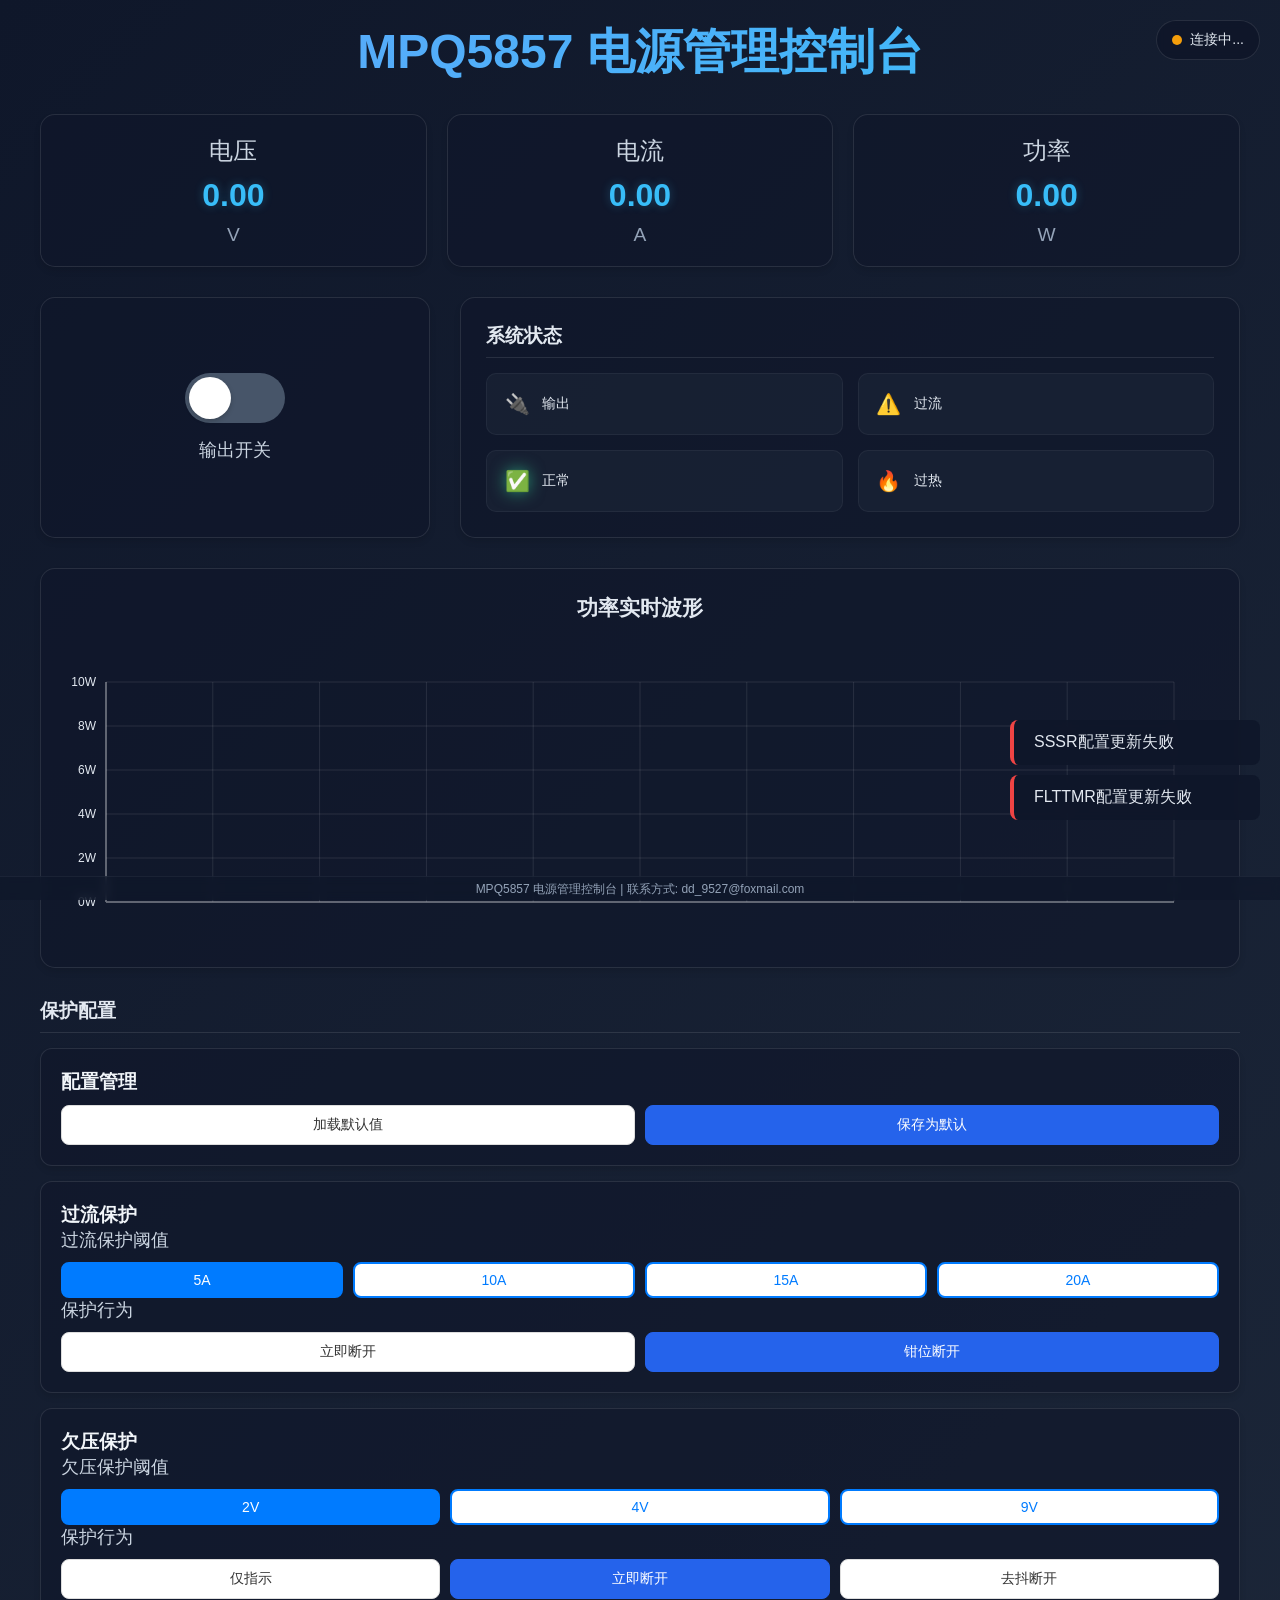
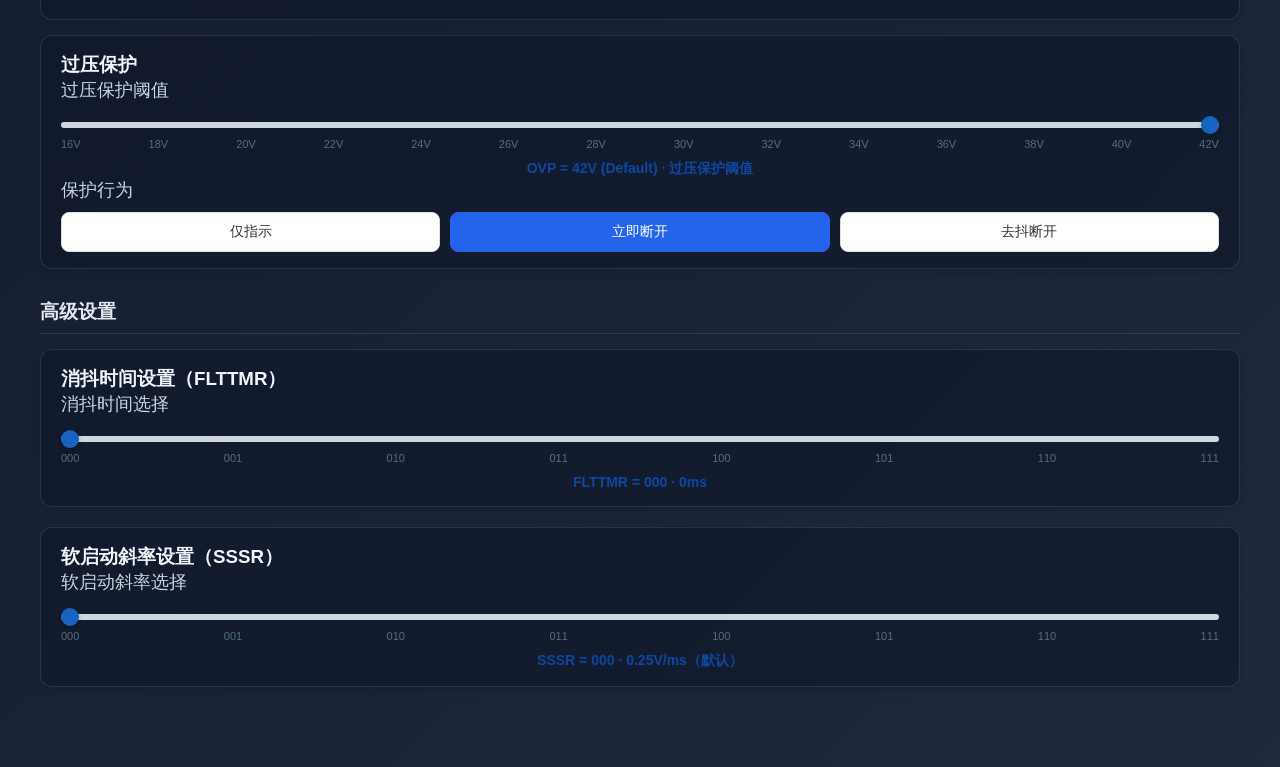
==== components/myFS/data/index.html @ 53bd3eb7 "first" ====
<!DOCTYPE html>
<html lang="zh-CN">

<head>
    <meta charset="UTF-8">
    <meta name="viewport" content="width=device-width, initial-scale=1.0">
    <meta name="description" content="MPQ5857电源管理芯片控制界面 - 实时监控和配置">
    <meta name="keywords" content="MPQ5857,电源管理,实时监控,保护配置">
    <meta name="author" content="dd_9527@foxmail.com">
    <title>MPQ5857 电源管理控制台</title>
    
    <!-- 预加载关键资源 -->
    <link rel="preload" href="fonts/SmileySans-Ob.woff2" as="font" type="font/woff2" crossorigin>
    <link rel="preload" href="style.css" as="style">
    
    <!-- 样式表 -->
    <link rel="stylesheet" href="style.css">
    
    <!-- 降级处理：如果JavaScript不可用 -->
    <noscript>
        <style>
            .no-js-message {
                display: block !important;
                padding: 20px;
                background: #ff6b6b;
                color: white;
                text-align: center;
                margin-bottom: 20px;
                border-radius: 8px;
            }
            .requires-js {
                display: none !important;
            }
        </style>
    </noscript>
</head>

<body>
    <div class="container">
        <!-- 无JavaScript提示 -->
        <div class="no-js-message" style="display: none;">
            此应用需要JavaScript才能正常工作，请在浏览器中启用JavaScript。
        </div>
        
        <header>
            <h1>MPQ5857 电源管理控制台</h1>
        </header>
        
        <!-- 主要指标显示区域 -->
        <main>
            <section class="metrics-grid" aria-label="实时监测数据">
                <div class="metric-card">
                    <div class="metric-label">电压</div>
                    <div class="metric-value" id="voltage" aria-live="polite">0.00</div>
                    <div class="metric-unit">V</div>
                </div>
                
                <div class="metric-card">
                    <div class="metric-label">电流</div>
                    <div class="metric-value" id="current" aria-live="polite">0.00</div>
                    <div class="metric-unit">A</div>
                </div>
                
                <div class="metric-card">
                    <div class="metric-label">功率</div>
                    <div class="metric-value" id="power" aria-live="polite">0.00</div>
                    <div class="metric-unit">W</div>
                </div>
            </section>

            <!-- 控制和状态区域 -->
            <section class="status-control-row" aria-label="控制和状态">
                <div class="control-section">
                    <label class="power-switch">
                        <input type="checkbox" id="powerSwitch" aria-label="电源输出开关">
                        <span class="slider"></span>
                    </label>
                    <div class="switch-label">输出开关</div>
                </div>

                <div class="status-section">
                    <h2 class="section-title">系统状态</h2>
                    <div class="status-grid" role="list">
                        <div class="status-item inactive" id="enable" role="listitem">
                            <div class="status-icon" aria-hidden="true">🔌</div>
                            <div class="status-text">输出</div>
                        </div>
                        
                        <div class="status-item inactive" id="ocp" role="listitem">
                            <div class="status-icon" aria-hidden="true">⚠️</div>
                            <div class="status-text">过流</div>
                        </div>
                        
                        <div class="status-item active" id="normal" role="listitem">
                            <div class="status-icon" aria-hidden="true">✅</div>
                            <div class="status-text">正常</div>
                        </div>
                        
                        <div class="status-item inactive" id="ohp" role="listitem">
                            <div class="status-icon" aria-hidden="true">🔥</div>
                            <div class="status-text">过热</div>
                        </div>
                    </div>
                </div>
            </section>

            <!-- 实时功率图表 -->
            <section class="chart-container" aria-label="功率实时波形">
                <h2 class="chart-title">功率实时波形</h2>
                <div class="chart-wrapper">
                    <canvas id="powerChart" role="img" aria-label="功率实时波形图表"></canvas>
                </div>
            </section>

            <!-- 保护配置区域 -->
            <section class="protection-section" aria-label="保护配置">
                <h2 class="section-title">保护配置</h2>
                
                <!-- 配置管理 -->
                <div class="ctrl-card" data-channel="0">
                    <h3>配置管理</h3>
                    <div class="btn-group">
                        <button class="act-btn" data-act="0" aria-pressed="false">加载默认值</button>
                        <button class="act-btn active" data-act="1" aria-pressed="true">保存为默认</button>
                    </div>
                </div>

                <!-- 过流保护 -->
                <div class="ctrl-card" data-channel="1">
                    <h3>过流保护</h3>
                    <label for="ocp-threshold">过流保护阈值</label>
                    
                    <div class="range-buttons" role="radiogroup" aria-labelledby="ocp-threshold">
                        <button class="range-btn active" data-act="0" role="radio" aria-checked="true" aria-label="5A">5A</button>
                        <button class="range-btn" data-act="1" role="radio" aria-checked="false" aria-label="10A">10A</button>
                        <button class="range-btn" data-act="2" role="radio" aria-checked="false" aria-label="15A">15A</button>
                        <button class="range-btn" data-act="3" role="radio" aria-checked="false" aria-label="20A">20A</button>
                    </div>
                    
                    <label for="ocp-action">保护行为</label>
                    <div class="btn-group" role="radiogroup" aria-labelledby="ocp-action">
                        <button class="act-btn" data-act="0" role="radio" aria-checked="false" aria-pressed="false">立即断开</button>
                        <button class="act-btn active" data-act="1" role="radio" aria-checked="true" aria-pressed="true">钳位断开</button>
                    </div>
                </div>

                <!-- 欠压保护 -->
                <div class="ctrl-card" data-channel="2">
                    <h3>欠压保护</h3>
                    <label for="uvp-threshold">欠压保护阈值</label>

                    <div class="range-buttons" role="radiogroup" aria-labelledby="uvp-threshold">
                        <button class="range-btn active" data-act="0" role="radio" aria-checked="true" aria-label="2V">2V</button>
                        <button class="range-btn" data-act="1" role="radio" aria-checked="false" aria-label="4V">4V</button>
                        <button class="range-btn" data-act="2" role="radio" aria-checked="false" aria-label="9V">9V</button>
                    </div>

                    <label for="uvp-action">保护行为</label>
                    <div class="btn-group" role="radiogroup" aria-labelledby="uvp-action">
                        <button class="act-btn" data-act="0" role="radio" aria-checked="false" aria-pressed="false">仅指示</button>
                        <button class="act-btn active" data-act="1" role="radio" aria-checked="true" aria-pressed="true">立即断开</button>
                        <button class="act-btn" data-act="2" role="radio" aria-checked="false" aria-pressed="false">去抖断开</button>
                    </div>
                </div>

                <!-- 过压保护 -->
                <div class="ctrl-card slider-card" data-channel="3">
                    <h3>过压保护</h3>
                    <label for="ovpSlider">过压保护阈值</label>
                    <div class="slider-wrapper">
                        <input type="range" class="range-slider" id="ovpSlider" min="0" max="13" value="13"
                               aria-label="过压保护阈值滑块，范围0到13">
                        <div class="slider-ticks" aria-hidden="true">
                            <span class="slider-tick">16V</span>
                            <span class="slider-tick">18V</span>
                            <span class="slider-tick">20V</span>
                            <span class="slider-tick">22V</span>
                            <span class="slider-tick">24V</span>
                            <span class="slider-tick">26V</span>
                            <span class="slider-tick">28V</span>
                            <span class="slider-tick">30V</span>
                            <span class="slider-tick">32V</span>
                            <span class="slider-tick">34V</span>
                            <span class="slider-tick">36V</span>
                            <span class="slider-tick">38V</span>
                            <span class="slider-tick">40V</span>
                            <span class="slider-tick">42V</span>
                        </div>
                    </div>
                    <div class="slider-display" aria-live="polite">
                        <span id="ovpCode">OVP = 42V</span> · <span id="ovpSlope">过压保护阈值</span>
                    </div>

                    <label for="ovp-action">保护行为</label>
                    <div class="btn-group" role="radiogroup" aria-labelledby="ovp-action">
                        <button class="act-btn" data-act="0" role="radio" aria-checked="false" aria-pressed="false">仅指示</button>
                        <button class="act-btn active" data-act="1" role="radio" aria-checked="true" aria-pressed="true">立即断开</button>
                        <button class="act-btn" data-act="2" role="radio" aria-checked="false" aria-pressed="false">去抖断开</button>
                    </div>
                </div>
            </section>

            <!-- 高级设置 -->
            <section class="advanced-section" aria-label="高级设置">
                <h2 class="section-title">高级设置</h2>
                
                <!-- 消抖时间设置 -->
                <div class="ctrl-card slider-card" data-channel="4">
                    <h3>消抖时间设置（FLTTMR）</h3>
                    <label for="flttmrSlider">消抖时间选择</label>
                    <div class="slider-wrapper">
                        <input type="range" class="range-slider" id="flttmrSlider" min="0" max="7" value="0"
                               aria-label="消抖时间滑块，范围0到7">
                        <div class="slider-ticks" aria-hidden="true">
                            <span class="slider-tick">000</span>
                            <span class="slider-tick">001</span>
                            <span class="slider-tick">010</span>
                            <span class="slider-tick">011</span>
                            <span class="slider-tick">100</span>
                            <span class="slider-tick">101</span>
                            <span class="slider-tick">110</span>
                            <span class="slider-tick">111</span>
                        </div>
                    </div>
                    <div class="slider-display" aria-live="polite">
                        <span id="flttmrCode">FLTTMR = 000</span> · <span id="flttmrSlope">0ms（默认）</span>
                    </div>
                </div>

                <!-- 软启动斜率设置 -->
                <div class="ctrl-card slider-card" data-channel="4">
                    <h3>软启动斜率设置（SSSR）</h3>
                    <label for="sssrSlider">软启动斜率选择</label>
                    <div class="slider-wrapper">
                        <input type="range" class="range-slider" id="sssrSlider" min="0" max="7" value="0"
                               aria-label="软启动斜率滑块，范围0到7">
                        <div class="slider-ticks" aria-hidden="true">
                            <span class="slider-tick">000</span>
                            <span class="slider-tick">001</span>
                            <span class="slider-tick">010</span>
                            <span class="slider-tick">011</span>
                            <span class="slider-tick">100</span>
                            <span class="slider-tick">101</span>
                            <span class="slider-tick">110</span>
                            <span class="slider-tick">111</span>
                        </div>
                    </div>
                    <div class="slider-display" aria-live="polite">
                        <span id="sssrCode">SSSR = 000</span> · <span id="sssrSlope">0.25V/ms（默认）</span>
                    </div>
                </div>
            </section>
        </main>

        <!-- 连接状态指示器 -->
        <div class="connection-status" id="connectionStatus" role="status" aria-live="polite">
            <span class="status-indicator" id="statusIndicator"></span>
            <span class="status-text" id="statusText">连接中...</span>
        </div>
    </div>

    <footer class="page-foot">
        <p>MPQ5857 电源管理控制台 | 联系方式: dd_9527@foxmail.com</p>
    </footer>



    <!-- 错误提示容器 -->
    <div class="toast-container" id="toastContainer" aria-live="polite"></div>

    <!-- 脚本 -->
    <script src="app.js"></script>
    
    <!-- Service Worker 注册（可选，用于离线支持） -->
    <script>
        if ('serviceWorker' in navigator) {
            window.addEventListener('load', () => {
                navigator.serviceWorker.register('/sw.js')
                    .then(registration => console.log('SW registered: ', registration))
                    .catch(registrationError => console.log('SW registration failed: ', registrationError));
            });
        }
    </script>
</body>
</html>
---- components/myFS/data/style.css ----
/* ===== 全局样式 ===== */
* {
    margin: 0;
    padding: 0;
    box-sizing: border-box;
}

body {
    font-family: SmileySans-Ob, -apple-system, BlinkMacSystemFont, 'Segoe UI', Roboto, 'Helvetica Neue', Arial, sans-serif;
    background: linear-gradient(135deg, #0f172a 0%, #1e293b 100%);
    min-height: 100vh;
    padding: 20px;
    color: #f1f5f9;
}

/* ===== 字体定义 ===== */
@font-face {
    font-family: 'SmileySans-Ob';
    src: url('/fonts/SmileySans-Ob.woff2') format('woff2');
    font-weight: normal;
    font-style: normal;
    font-display: swap;
}

/* ===== 布局容器 ===== */
.container {
    max-width: 1200px;
    margin: 0 auto;
    padding-bottom: 40px; /* 留出 footer 高度 */
}

/* ===== 页脚 ===== */
.page-foot {
    position: fixed;          /* 视口固定 */
    left: 0; 
    right: 0; 
    bottom: 0;
    height: 24px; 
    line-height: 24px;
    font-size: 12px;
    color: #94a3b8;
    text-align: center;
    background: rgba(15,23,42,0.7);
    backdrop-filter: blur(4px);
    -webkit-backdrop-filter: blur(4px);
    border-top: 1px solid rgba(255,255,255,0.05);
    z-index: 999;
}

/* ===== 标题 ===== */
h1 {
    text-align: center;
    margin-bottom: 30px;
    font-size: 3em;
    background: linear-gradient(135deg, #60a5fa 0%, #38bdf8 100%);
    -webkit-background-clip: text;
    -webkit-text-fill-color: transparent;
}

/* ===== 网格布局 ===== */
.metrics-grid {
    display: grid;
    grid-template-columns: repeat(auto-fit, minmax(200px, 1fr));
    gap: 20px;
    margin-bottom: 30px;
}

.status-control-row {
    display: grid;
    grid-template-columns: 1fr 2fr;
    gap: 30px;
    margin-bottom: 30px;
}

.status-grid {
    display: grid;
    grid-template-columns: repeat(2, 1fr);
    gap: 15px;
}

/* ===== 卡片基础样式 ===== */
.metric-card,
.status-section,
.control-section,
.chart-container,
.ctrl-card,
.ctrl-card-with-slide {
    background: rgba(15, 23, 42, 0.6);
    border-radius: 12px;
    padding: 20px;
    border: 1px solid rgba(255, 255, 255, 0.1);
    box-shadow: 0 4px 6px rgba(0, 0, 0, 0.1);
    transition: all 0.3s ease;
}

/* ===== 指标卡片特殊样式 ===== */
.metric-card {
    text-align: center;
    border-radius: 15px;
    padding: 20px;
}

.metric-card:hover {
    transform: translateY(-5px);
    box-shadow: 0 10px 20px rgba(0, 0, 0, 0.2);
    background: rgba(15, 23, 42, 0.8);
}

.metric-label {
    font-size: 1.5em;
    color: #cbd5e1;
    margin-bottom: 10px;
}

.metric-value {
    font-size: 2em;
    font-weight: bold;
    color: #38bdf8;
    margin: 10px 0;
    text-shadow: 0 0 10px rgba(56, 189, 248, 0.3);
}

.metric-unit {
    font-size: 1.2em;
    color: #94a3b8;
}

/* ===== 图表容器 ===== */
.chart-container {
    margin-bottom: 30px;
    border-radius: 15px;
    padding: 25px;
}

.chart-title {
    font-size: 1.3em;
    color: #e2e8f0;
    margin-bottom: 20px;
    text-align: center;
}

#powerChart {
    width: 100%;
    height: 300px;
}

/* ===== 状态和控制区域 ===== */
.status-section,
.control-section {
    border-radius: 15px;
    padding: 25px;
}

.control-section {
    display: flex;
    flex-direction: column;
    align-items: center;
    justify-content: center;
}

/* ===== 状态项 ===== */
.status-item {
    display: flex;
    align-items: center;
    padding: 15px;
    border-radius: 10px;
    background: rgba(30, 41, 59, 0.5);
    border: 1px solid rgba(255, 255, 255, 0.05);
    transition: all 0.3s ease;
}

.status-item:hover {
    background: rgba(30, 41, 59, 0.8);
}

.status-icon {
    width: 30px;
    height: 30px;
    margin-right: 10px;
    display: flex;
    align-items: center;
    justify-content: center;
    font-size: 20px;
}

.status-item.active .status-icon {
    color: #34d399;
    filter: drop-shadow(0 0 8px rgba(52, 211, 153, 0.6));
}

.status-item.inactive .status-icon {
    color: #94a3b8;
}

/* ===== 电源开关 ===== */
.power-switch {
    position: relative;
    display: inline-block;
    width: 100px;
    height: 50px;
    margin-bottom: 15px;
}

.power-switch input {
    opacity: 0;
    width: 0;
    height: 0;
}

.slider {
    position: absolute;
    cursor: pointer;
    top: 0;
    left: 0;
    right: 0;
    bottom: 0;
    background-color: #475569;
    transition: .4s;
    border-radius: 50px;
}

.slider:before {
    position: absolute;
    content: "";
    height: 42px;
    width: 42px;
    left: 4px;
    bottom: 4px;
    background-color: white;
    transition: .4s;
    border-radius: 50%;
    box-shadow: 0 2px 5px rgba(0,0,0,0.2);
}

input:checked + .slider {
    background-color: #2563eb;
}

input:checked + .slider:before {
    transform: translateX(50px);
}

.switch-label {
    text-align: center;
    color: #cbd5e1;
    font-size: 1.1em;
}

/* ===== 控制卡片 ===== */
.ctrl-card,
.ctrl-card-with-slide {
    margin: 15px 0;
}

.ctrl-card label {
    display: block;
    margin-bottom: 8px;
    color: #cbd5e1;
    font-size: 1.1em;
}

/* ===== 按钮组 ===== */
.btn-group {
    display: flex;
    gap: 10px;
    margin-top: 10px;
}

.range-buttons {
    display: flex;
    gap: 10px;
    margin-top: 10px;
    flex-wrap: wrap;
}

/* ===== 按钮样式 ===== */
.act-btn,
.range-btn {
    cursor: pointer;
    border-radius: 8px;
    transition: all 0.3s ease;
    text-align: center;
    font-size: 14px;
}

.act-btn {
    flex: 1;
    padding: 10px;
    border: 1px solid #ddd;
    background: white;
    color: #333;
}

.act-btn.active {
    background: #2563eb;
    color: white;
    border-color: #2563eb;
}

.range-btn {
    padding: 8px 16px;
    border: 2px solid #007bff;
    background: white;
    color: #007bff;
    flex: 1;
    min-width: 60px;
}

.range-btn:hover {
    background: #e7f1ff;
}

.range-btn.active {
    background: #007bff;
    color: white;
}

/* ===== 滑块样式 ===== */
.thrRange {
    width: 100%;
    margin-top: 10px;
}

.thrVal {
    font-weight: bold;
    color: #38bdf8;
}

/* ===== 统一滑块样式 ===== */
.slider-card {
    padding: 16px 20px;
}

.slider-wrapper {
    margin: 12px 0 8px;
}

.range-slider {
    width: 100%;
    height: 6px;
    -webkit-appearance: none;
    appearance: none;
    background: #cfd8dc;
    outline: none;
    border-radius: 3px;
    transition: background 0.3s ease;
}

.range-slider:hover {
    background: #b0bec5;
}

.range-slider::-webkit-slider-thumb {
    -webkit-appearance: none;
    appearance: none;
    width: 18px;
    height: 18px;
    background: #1565c0;
    cursor: pointer;
    border-radius: 50%;
    box-shadow: 0 2px 4px rgba(0,0,0,.2);
    transition: all 0.3s ease;
}

.range-slider::-webkit-slider-thumb:hover {
    background: #0d47a1;
    transform: scale(1.1);
}

.range-slider::-moz-range-thumb {
    width: 18px;
    height: 18px;
    background: #1565c0;
    cursor: pointer;
    border-radius: 50%;
    box-shadow: 0 2px 4px rgba(0,0,0,.2);
    border: none;
    transition: all 0.3s ease;
}

.range-slider::-moz-range-thumb:hover {
    background: #0d47a1;
    transform: scale(1.1);
}

.slider-ticks {
    display: flex;
    justify-content: space-between;
    font-size: 11px;
    color: #546e7a;
    margin-top: 6px;
}

.slider-display {
    text-align: center;
    margin-top: 10px;
    font-size: 14px;
    color: #0d47a1;
    font-weight: 600;
}

/* ===== 响应式设计 ===== */
@media (max-width: 768px) {
    .status-control-row {
        grid-template-columns: 1fr;
    }
    
    h1 {
        font-size: 2em;
    }
    
    .metric-value {
        font-size: 1.8em;
    }
    
    #powerChart {
        height: 250px;
    }
    
    .gear-buttons {
        flex-direction: column;
    }
    
    .gear-btn {
        min-width: auto;
    }
}

@media (max-width: 480px) {
    .metrics-grid {
        grid-template-columns: 1fr;
    }
    
    .status-grid {
        grid-template-columns: 1fr;
    }
    
    .btn-group {
        flex-direction: column;
    }
}

/* ===== 可访问性增强 ===== */
@media (prefers-reduced-motion: reduce) {
    * {
        animation-duration: 0.01ms !important;
        animation-iteration-count: 1 !important;
        transition-duration: 0.01ms !important;
    }
}

/* ===== 焦点样式 ===== */
button:focus,
input:focus {
    outline: 2px solid #38bdf8;
    outline-offset: 2px;
}

/* ===== 打印样式 ===== */
@media print {
    body {
        background: white;
        color: black;
    }
    
    .page-foot {
        position: static;
        background: none;
        border-top: 1px solid #ccc;
    }
    
    .ctrl-card,
    .ctrl-card-with-slide {
        break-inside: avoid;
    }
}

/* ===== 连接状态指示器 ===== */
.connection-status {
    position: fixed;
    top: 20px;
    right: 20px;
    background: rgba(15, 23, 42, 0.9);
    padding: 10px 15px;
    border-radius: 20px;
    display: flex;
    align-items: center;
    gap: 8px;
    z-index: 1000;
    backdrop-filter: blur(4px);
    -webkit-backdrop-filter: blur(4px);
    border: 1px solid rgba(255, 255, 255, 0.1);
}

.status-indicator {
    width: 10px;
    height: 10px;
    border-radius: 50%;
    background: #ef4444;
    animation: pulse 2s infinite;
}

.status-indicator.connected {
    background: #10b981;
    animation: none;
}

.status-indicator.connecting {
    background: #f59e0b;
    animation: pulse 1s infinite;
}

@keyframes pulse {
    0%, 100% { opacity: 1; }
    50% { opacity: 0.5; }
}

.status-text {
    font-size: 14px;
    color: #e2e8f0;
}

/* ===== 加载覆盖层 ===== */
.loading-overlay {
    position: fixed;
    top: 0;
    left: 0;
    width: 100%;
    height: 100%;
    background: rgba(15, 23, 42, 0.9);
    display: flex;
    flex-direction: column;
    justify-content: center;
    align-items: center;
    z-index: 9999;
    backdrop-filter: blur(4px);
    -webkit-backdrop-filter: blur(4px);
}

.loading-spinner {
    width: 50px;
    height: 50px;
    border: 4px solid rgba(255, 255, 255, 0.1);
    border-top: 4px solid #38bdf8;
    border-radius: 50%;
    animation: spin 1s linear infinite;
    margin-bottom: 20px;
}

@keyframes spin {
    0% { transform: rotate(0deg); }
    100% { transform: rotate(360deg); }
}

.loading-overlay p {
    color: #e2e8f0;
    font-size: 18px;
}

/* ===== Toast提示 ===== */
.toast-container {
    position: fixed;
    bottom: 80px;
    right: 20px;
    z-index: 1000;
    display: flex;
    flex-direction: column;
    gap: 10px;
}

.toast {
    background: rgba(15, 23, 42, 0.9);
    color: #e2e8f0;
    padding: 12px 20px;
    border-radius: 8px;
    border-left: 4px solid #38bdf8;
    backdrop-filter: blur(4px);
    -webkit-backdrop-filter: blur(4px);
    min-width: 250px;
    animation: slideIn 0.3s ease-out;
}

.toast.error {
    border-left-color: #ef4444;
}

.toast.success {
    border-left-color: #10b981;
}

.toast.warning {
    border-left-color: #f59e0b;
}

@keyframes slideIn {
    from {
        transform: translateX(100%);
        opacity: 0;
    }
    to {
        transform: translateX(0);
        opacity: 1;
    }
}

/* ===== 图表控制按钮 ===== */
.chart-controls {
    display: flex;
    gap: 10px;
    justify-content: center;
    margin-top: 15px;
}

.chart-btn {
    padding: 8px 16px;
    background: rgba(56, 189, 248, 0.2);
    border: 1px solid #38bdf8;
    color: #38bdf8;
    border-radius: 6px;
    cursor: pointer;
    font-size: 14px;
    transition: all 0.3s ease;
}

.chart-btn:hover {
    background: rgba(56, 189, 248, 0.3);
}

.chart-btn:active {
    transform: scale(0.98);
}

/* ===== 区域标题 ===== */
.section-title {
    font-size: 1.2em;
    color: #e2e8f0;
    margin-bottom: 15px;
    padding-bottom: 8px;
    border-bottom: 1px solid rgba(255, 255, 255, 0.1);
}

/* ===== 图表包装器 ===== */
.chart-wrapper {
    position: relative;
    width: 100%;
    height: 300px;
}

/* ===== 高级设置区域 ===== */
.advanced-section {
    margin-top: 30px;
}

.advanced-section .ctrl-card {
    margin-bottom: 20px;
}

/* ===== 无障碍增强 ===== */
.sr-only {
    position: absolute;
    width: 1px;
    height: 1px;
    padding: 0;
    margin: -1px;
    overflow: hidden;
    clip: rect(0, 0, 0, 0);
    white-space: nowrap;
    border: 0;
}

/* ===== 焦点指示器增强 ===== */
*:focus-visible {
    outline: 2px solid #38bdf8;
    outline-offset: 2px;
}

/* ===== 高对比度模式支持 ===== */
@media (prefers-contrast: high) {
    .metric-card,
    .status-section,
    .control-section,
    .chart-container,
    .ctrl-card,
    .ctrl-card-with-slide {
        border: 2px solid #fff;
    }
    
    .status-indicator {
        border: 1px solid #fff;
    }
}

/* ===== 深色模式优化 ===== */
@media (prefers-color-scheme: dark) {
    /* 已经是深色主题，无需额外设置 */
}

/* ===== 减少动画模式 ===== */
@media (prefers-reduced-motion: reduce) {
    .loading-spinner {
        animation: none;
        border-top-color: #38bdf8;
    }
    
    .status-indicator {
        animation: none;
    }
    
    .toast {
        animation: none;
    }
}
---- components/myFS/data/style.css ----
/* ===== 全局样式 ===== */
* {
    margin: 0;
    padding: 0;
    box-sizing: border-box;
}

body {
    font-family: SmileySans-Ob, -apple-system, BlinkMacSystemFont, 'Segoe UI', Roboto, 'Helvetica Neue', Arial, sans-serif;
    background: linear-gradient(135deg, #0f172a 0%, #1e293b 100%);
    min-height: 100vh;
    padding: 20px;
    color: #f1f5f9;
}

/* ===== 字体定义 ===== */
@font-face {
    font-family: 'SmileySans-Ob';
    src: url('/fonts/SmileySans-Ob.woff2') format('woff2');
    font-weight: normal;
    font-style: normal;
    font-display: swap;
}

/* ===== 布局容器 ===== */
.container {
    max-width: 1200px;
    margin: 0 auto;
    padding-bottom: 40px; /* 留出 footer 高度 */
}

/* ===== 页脚 ===== */
.page-foot {
    position: fixed;          /* 视口固定 */
    left: 0; 
    right: 0; 
    bottom: 0;
    height: 24px; 
    line-height: 24px;
    font-size: 12px;
    color: #94a3b8;
    text-align: center;
    background: rgba(15,23,42,0.7);
    backdrop-filter: blur(4px);
    -webkit-backdrop-filter: blur(4px);
    border-top: 1px solid rgba(255,255,255,0.05);
    z-index: 999;
}

/* ===== 标题 ===== */
h1 {
    text-align: center;
    margin-bottom: 30px;
    font-size: 3em;
    background: linear-gradient(135deg, #60a5fa 0%, #38bdf8 100%);
    -webkit-background-clip: text;
    -webkit-text-fill-color: transparent;
}

/* ===== 网格布局 ===== */
.metrics-grid {
    display: grid;
    grid-template-columns: repeat(auto-fit, minmax(200px, 1fr));
    gap: 20px;
    margin-bottom: 30px;
}

.status-control-row {
    display: grid;
    grid-template-columns: 1fr 2fr;
    gap: 30px;
    margin-bottom: 30px;
}

.status-grid {
    display: grid;
    grid-template-columns: repeat(2, 1fr);
    gap: 15px;
}

/* ===== 卡片基础样式 ===== */
.metric-card,
.status-section,
.control-section,
.chart-container,
.ctrl-card,
.ctrl-card-with-slide {
    background: rgba(15, 23, 42, 0.6);
    border-radius: 12px;
    padding: 20px;
    border: 1px solid rgba(255, 255, 255, 0.1);
    box-shadow: 0 4px 6px rgba(0, 0, 0, 0.1);
    transition: all 0.3s ease;
}

/* ===== 指标卡片特殊样式 ===== */
.metric-card {
    text-align: center;
    border-radius: 15px;
    padding: 20px;
}

.metric-card:hover {
    transform: translateY(-5px);
    box-shadow: 0 10px 20px rgba(0, 0, 0, 0.2);
    background: rgba(15, 23, 42, 0.8);
}

.metric-label {
    font-size: 1.5em;
    color: #cbd5e1;
    margin-bottom: 10px;
}

.metric-value {
    font-size: 2em;
    font-weight: bold;
    color: #38bdf8;
    margin: 10px 0;
    text-shadow: 0 0 10px rgba(56, 189, 248, 0.3);
}

.metric-unit {
    font-size: 1.2em;
    color: #94a3b8;
}

/* ===== 图表容器 ===== */
.chart-container {
    margin-bottom: 30px;
    border-radius: 15px;
    padding: 25px;
}

.chart-title {
    font-size: 1.3em;
    color: #e2e8f0;
    margin-bottom: 20px;
    text-align: center;
}

#powerChart {
    width: 100%;
    height: 300px;
}

/* ===== 状态和控制区域 ===== */
.status-section,
.control-section {
    border-radius: 15px;
    padding: 25px;
}

.control-section {
    display: flex;
    flex-direction: column;
    align-items: center;
    justify-content: center;
}

/* ===== 状态项 ===== */
.status-item {
    display: flex;
    align-items: center;
    padding: 15px;
    border-radius: 10px;
    background: rgba(30, 41, 59, 0.5);
    border: 1px solid rgba(255, 255, 255, 0.05);
    transition: all 0.3s ease;
}

.status-item:hover {
    background: rgba(30, 41, 59, 0.8);
}

.status-icon {
    width: 30px;
    height: 30px;
    margin-right: 10px;
    display: flex;
    align-items: center;
    justify-content: center;
    font-size: 20px;
}

.status-item.active .status-icon {
    color: #34d399;
    filter: drop-shadow(0 0 8px rgba(52, 211, 153, 0.6));
}

.status-item.inactive .status-icon {
    color: #94a3b8;
}

/* ===== 电源开关 ===== */
.power-switch {
    position: relative;
    display: inline-block;
    width: 100px;
    height: 50px;
    margin-bottom: 15px;
}

.power-switch input {
    opacity: 0;
    width: 0;
    height: 0;
}

.slider {
    position: absolute;
    cursor: pointer;
    top: 0;
    left: 0;
    right: 0;
    bottom: 0;
    background-color: #475569;
    transition: .4s;
    border-radius: 50px;
}

.slider:before {
    position: absolute;
    content: "";
    height: 42px;
    width: 42px;
    left: 4px;
    bottom: 4px;
    background-color: white;
    transition: .4s;
    border-radius: 50%;
    box-shadow: 0 2px 5px rgba(0,0,0,0.2);
}

input:checked + .slider {
    background-color: #2563eb;
}

input:checked + .slider:before {
    transform: translateX(50px);
}

.switch-label {
    text-align: center;
    color: #cbd5e1;
    font-size: 1.1em;
}

/* ===== 控制卡片 ===== */
.ctrl-card,
.ctrl-card-with-slide {
    margin: 15px 0;
}

.ctrl-card label {
    display: block;
    margin-bottom: 8px;
    color: #cbd5e1;
    font-size: 1.1em;
}

/* ===== 按钮组 ===== */
.btn-group {
    display: flex;
    gap: 10px;
    margin-top: 10px;
}

.range-buttons {
    display: flex;
    gap: 10px;
    margin-top: 10px;
    flex-wrap: wrap;
}

/* ===== 按钮样式 ===== */
.act-btn,
.range-btn {
    cursor: pointer;
    border-radius: 8px;
    transition: all 0.3s ease;
    text-align: center;
    font-size: 14px;
}

.act-btn {
    flex: 1;
    padding: 10px;
    border: 1px solid #ddd;
    background: white;
    color: #333;
}

.act-btn.active {
    background: #2563eb;
    color: white;
    border-color: #2563eb;
}

.range-btn {
    padding: 8px 16px;
    border: 2px solid #007bff;
    background: white;
    color: #007bff;
    flex: 1;
    min-width: 60px;
}

.range-btn:hover {
    background: #e7f1ff;
}

.range-btn.active {
    background: #007bff;
    color: white;
}

/* ===== 滑块样式 ===== */
.thrRange {
    width: 100%;
    margin-top: 10px;
}

.thrVal {
    font-weight: bold;
    color: #38bdf8;
}

/* ===== 统一滑块样式 ===== */
.slider-card {
    padding: 16px 20px;
}

.slider-wrapper {
    margin: 12px 0 8px;
}

.range-slider {
    width: 100%;
    height: 6px;
    -webkit-appearance: none;
    appearance: none;
    background: #cfd8dc;
    outline: none;
    border-radius: 3px;
    transition: background 0.3s ease;
}

.range-slider:hover {
    background: #b0bec5;
}

.range-slider::-webkit-slider-thumb {
    -webkit-appearance: none;
    appearance: none;
    width: 18px;
    height: 18px;
    background: #1565c0;
    cursor: pointer;
    border-radius: 50%;
    box-shadow: 0 2px 4px rgba(0,0,0,.2);
    transition: all 0.3s ease;
}

.range-slider::-webkit-slider-thumb:hover {
    background: #0d47a1;
    transform: scale(1.1);
}

.range-slider::-moz-range-thumb {
    width: 18px;
    height: 18px;
    background: #1565c0;
    cursor: pointer;
    border-radius: 50%;
    box-shadow: 0 2px 4px rgba(0,0,0,.2);
    border: none;
    transition: all 0.3s ease;
}

.range-slider::-moz-range-thumb:hover {
    background: #0d47a1;
    transform: scale(1.1);
}

.slider-ticks {
    display: flex;
    justify-content: space-between;
    font-size: 11px;
    color: #546e7a;
    margin-top: 6px;
}

.slider-display {
    text-align: center;
    margin-top: 10px;
    font-size: 14px;
    color: #0d47a1;
    font-weight: 600;
}

/* ===== 响应式设计 ===== */
@media (max-width: 768px) {
    .status-control-row {
        grid-template-columns: 1fr;
    }
    
    h1 {
        font-size: 2em;
    }
    
    .metric-value {
        font-size: 1.8em;
    }
    
    #powerChart {
        height: 250px;
    }
    
    .gear-buttons {
        flex-direction: column;
    }
    
    .gear-btn {
        min-width: auto;
    }
}

@media (max-width: 480px) {
    .metrics-grid {
        grid-template-columns: 1fr;
    }
    
    .status-grid {
        grid-template-columns: 1fr;
    }
    
    .btn-group {
        flex-direction: column;
    }
}

/* ===== 可访问性增强 ===== */
@media (prefers-reduced-motion: reduce) {
    * {
        animation-duration: 0.01ms !important;
        animation-iteration-count: 1 !important;
        transition-duration: 0.01ms !important;
    }
}

/* ===== 焦点样式 ===== */
button:focus,
input:focus {
    outline: 2px solid #38bdf8;
    outline-offset: 2px;
}

/* ===== 打印样式 ===== */
@media print {
    body {
        background: white;
        color: black;
    }
    
    .page-foot {
        position: static;
        background: none;
        border-top: 1px solid #ccc;
    }
    
    .ctrl-card,
    .ctrl-card-with-slide {
        break-inside: avoid;
    }
}

/* ===== 连接状态指示器 ===== */
.connection-status {
    position: fixed;
    top: 20px;
    right: 20px;
    background: rgba(15, 23, 42, 0.9);
    padding: 10px 15px;
    border-radius: 20px;
    display: flex;
    align-items: center;
    gap: 8px;
    z-index: 1000;
    backdrop-filter: blur(4px);
    -webkit-backdrop-filter: blur(4px);
    border: 1px solid rgba(255, 255, 255, 0.1);
}

.status-indicator {
    width: 10px;
    height: 10px;
    border-radius: 50%;
    background: #ef4444;
    animation: pulse 2s infinite;
}

.status-indicator.connected {
    background: #10b981;
    animation: none;
}

.status-indicator.connecting {
    background: #f59e0b;
    animation: pulse 1s infinite;
}

@keyframes pulse {
    0%, 100% { opacity: 1; }
    50% { opacity: 0.5; }
}

.status-text {
    font-size: 14px;
    color: #e2e8f0;
}

/* ===== 加载覆盖层 ===== */
.loading-overlay {
    position: fixed;
    top: 0;
    left: 0;
    width: 100%;
    height: 100%;
    background: rgba(15, 23, 42, 0.9);
    display: flex;
    flex-direction: column;
    justify-content: center;
    align-items: center;
    z-index: 9999;
    backdrop-filter: blur(4px);
    -webkit-backdrop-filter: blur(4px);
}

.loading-spinner {
    width: 50px;
    height: 50px;
    border: 4px solid rgba(255, 255, 255, 0.1);
    border-top: 4px solid #38bdf8;
    border-radius: 50%;
    animation: spin 1s linear infinite;
    margin-bottom: 20px;
}

@keyframes spin {
    0% { transform: rotate(0deg); }
    100% { transform: rotate(360deg); }
}

.loading-overlay p {
    color: #e2e8f0;
    font-size: 18px;
}

/* ===== Toast提示 ===== */
.toast-container {
    position: fixed;
    bottom: 80px;
    right: 20px;
    z-index: 1000;
    display: flex;
    flex-direction: column;
    gap: 10px;
}

.toast {
    background: rgba(15, 23, 42, 0.9);
    color: #e2e8f0;
    padding: 12px 20px;
    border-radius: 8px;
    border-left: 4px solid #38bdf8;
    backdrop-filter: blur(4px);
    -webkit-backdrop-filter: blur(4px);
    min-width: 250px;
    animation: slideIn 0.3s ease-out;
}

.toast.error {
    border-left-color: #ef4444;
}

.toast.success {
    border-left-color: #10b981;
}

.toast.warning {
    border-left-color: #f59e0b;
}

@keyframes slideIn {
    from {
        transform: translateX(100%);
        opacity: 0;
    }
    to {
        transform: translateX(0);
        opacity: 1;
    }
}

/* ===== 图表控制按钮 ===== */
.chart-controls {
    display: flex;
    gap: 10px;
    justify-content: center;
    margin-top: 15px;
}

.chart-btn {
    padding: 8px 16px;
    background: rgba(56, 189, 248, 0.2);
    border: 1px solid #38bdf8;
    color: #38bdf8;
    border-radius: 6px;
    cursor: pointer;
    font-size: 14px;
    transition: all 0.3s ease;
}

.chart-btn:hover {
    background: rgba(56, 189, 248, 0.3);
}

.chart-btn:active {
    transform: scale(0.98);
}

/* ===== 区域标题 ===== */
.section-title {
    font-size: 1.2em;
    color: #e2e8f0;
    margin-bottom: 15px;
    padding-bottom: 8px;
    border-bottom: 1px solid rgba(255, 255, 255, 0.1);
}

/* ===== 图表包装器 ===== */
.chart-wrapper {
    position: relative;
    width: 100%;
    height: 300px;
}

/* ===== 高级设置区域 ===== */
.advanced-section {
    margin-top: 30px;
}

.advanced-section .ctrl-card {
    margin-bottom: 20px;
}

/* ===== 无障碍增强 ===== */
.sr-only {
    position: absolute;
    width: 1px;
    height: 1px;
    padding: 0;
    margin: -1px;
    overflow: hidden;
    clip: rect(0, 0, 0, 0);
    white-space: nowrap;
    border: 0;
}

/* ===== 焦点指示器增强 ===== */
*:focus-visible {
    outline: 2px solid #38bdf8;
    outline-offset: 2px;
}

/* ===== 高对比度模式支持 ===== */
@media (prefers-contrast: high) {
    .metric-card,
    .status-section,
    .control-section,
    .chart-container,
    .ctrl-card,
    .ctrl-card-with-slide {
        border: 2px solid #fff;
    }
    
    .status-indicator {
        border: 1px solid #fff;
    }
}

/* ===== 深色模式优化 ===== */
@media (prefers-color-scheme: dark) {
    /* 已经是深色主题，无需额外设置 */
}

/* ===== 减少动画模式 ===== */
@media (prefers-reduced-motion: reduce) {
    .loading-spinner {
        animation: none;
        border-top-color: #38bdf8;
    }
    
    .status-indicator {
        animation: none;
    }
    
    .toast {
        animation: none;
    }
}
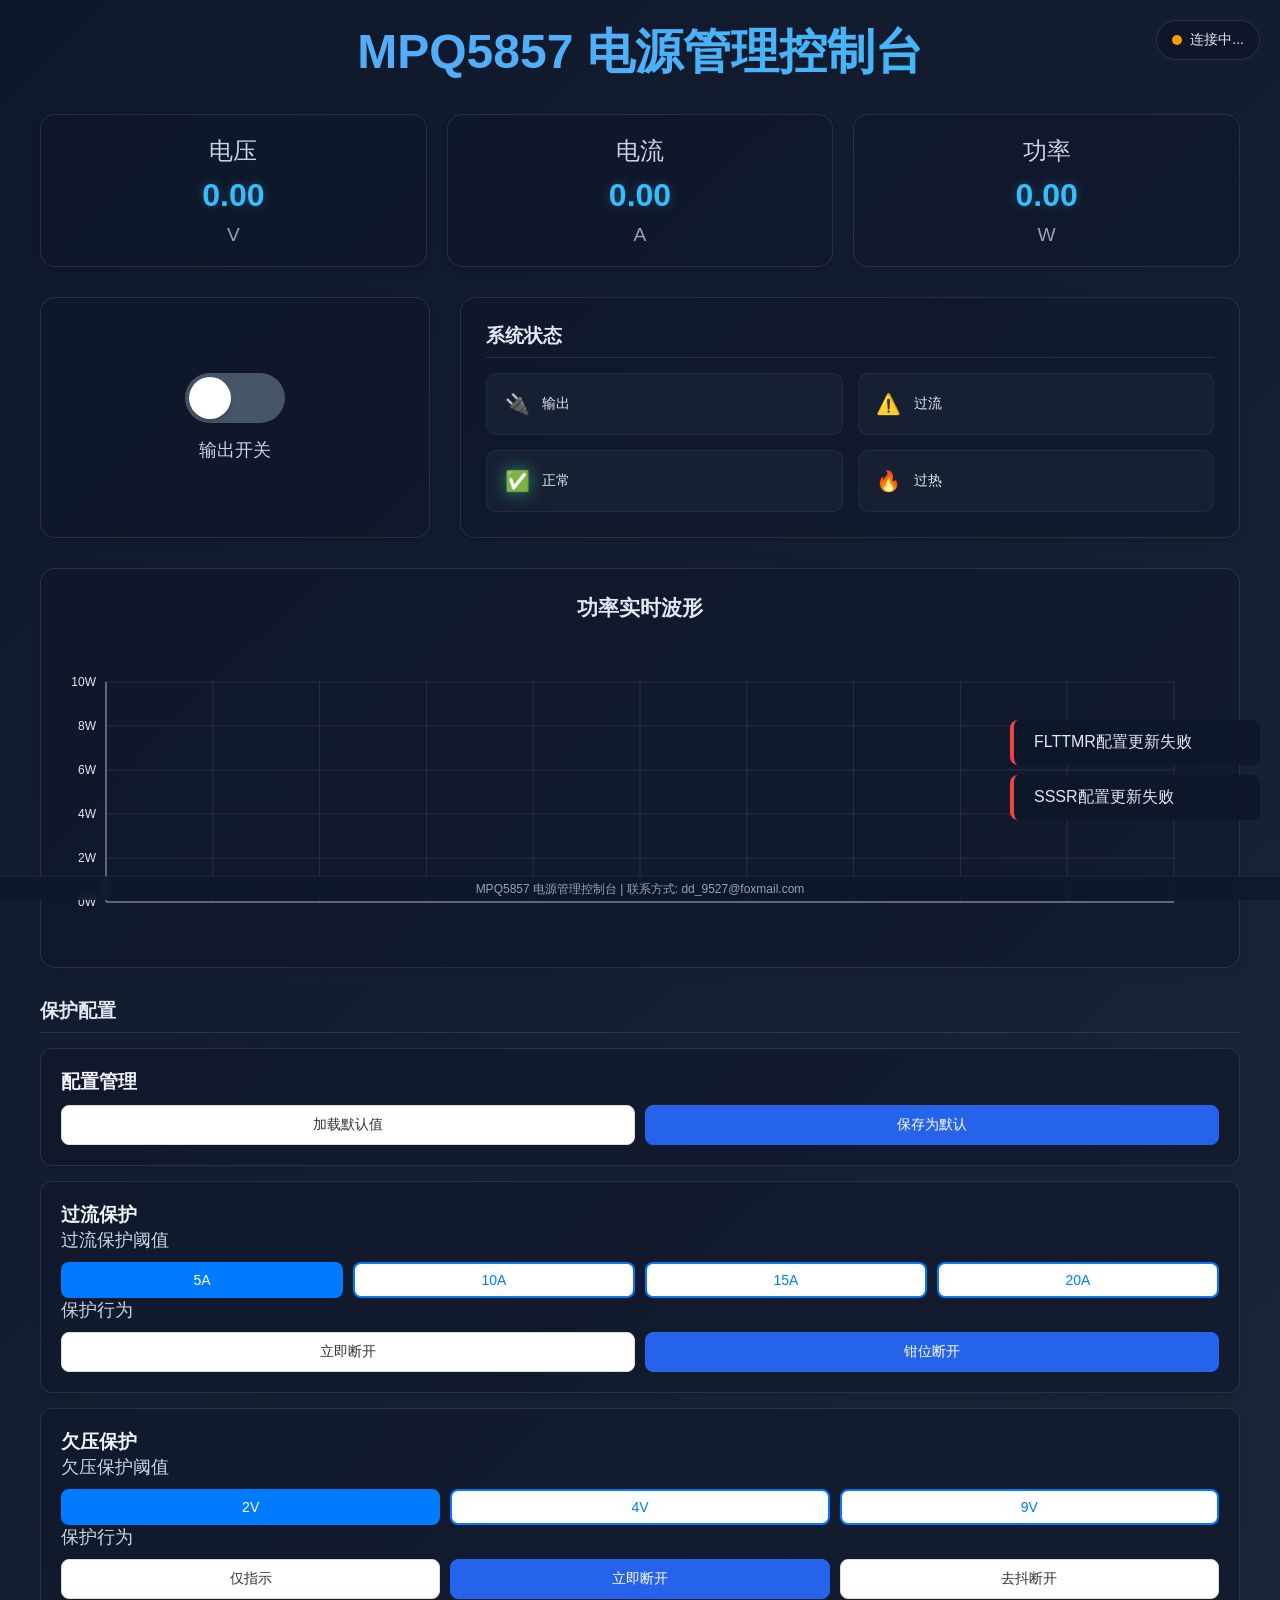
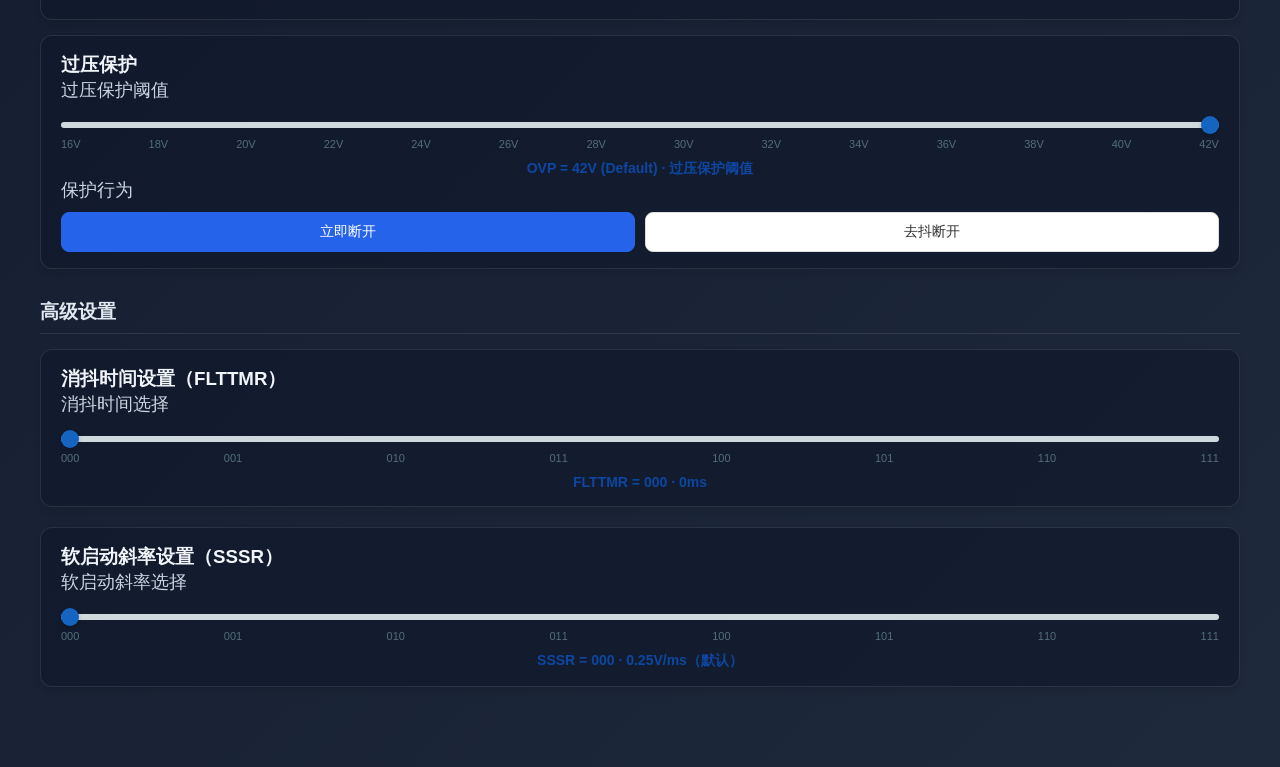
==== commit 0c23ac3a: "make_power_switch_sync" ====
--- a/components/myFS/data/index.html
+++ b/components/myFS/data/index.html
@@ -193,7 +193,6 @@
 
                     <label for="ovp-action">保护行为</label>
                     <div class="btn-group" role="radiogroup" aria-labelledby="ovp-action">
-                        <button class="act-btn" data-act="0" role="radio" aria-checked="false" aria-pressed="false">仅指示</button>
                         <button class="act-btn active" data-act="1" role="radio" aria-checked="true" aria-pressed="true">立即断开</button>
                         <button class="act-btn" data-act="2" role="radio" aria-checked="false" aria-pressed="false">去抖断开</button>
                     </div>
